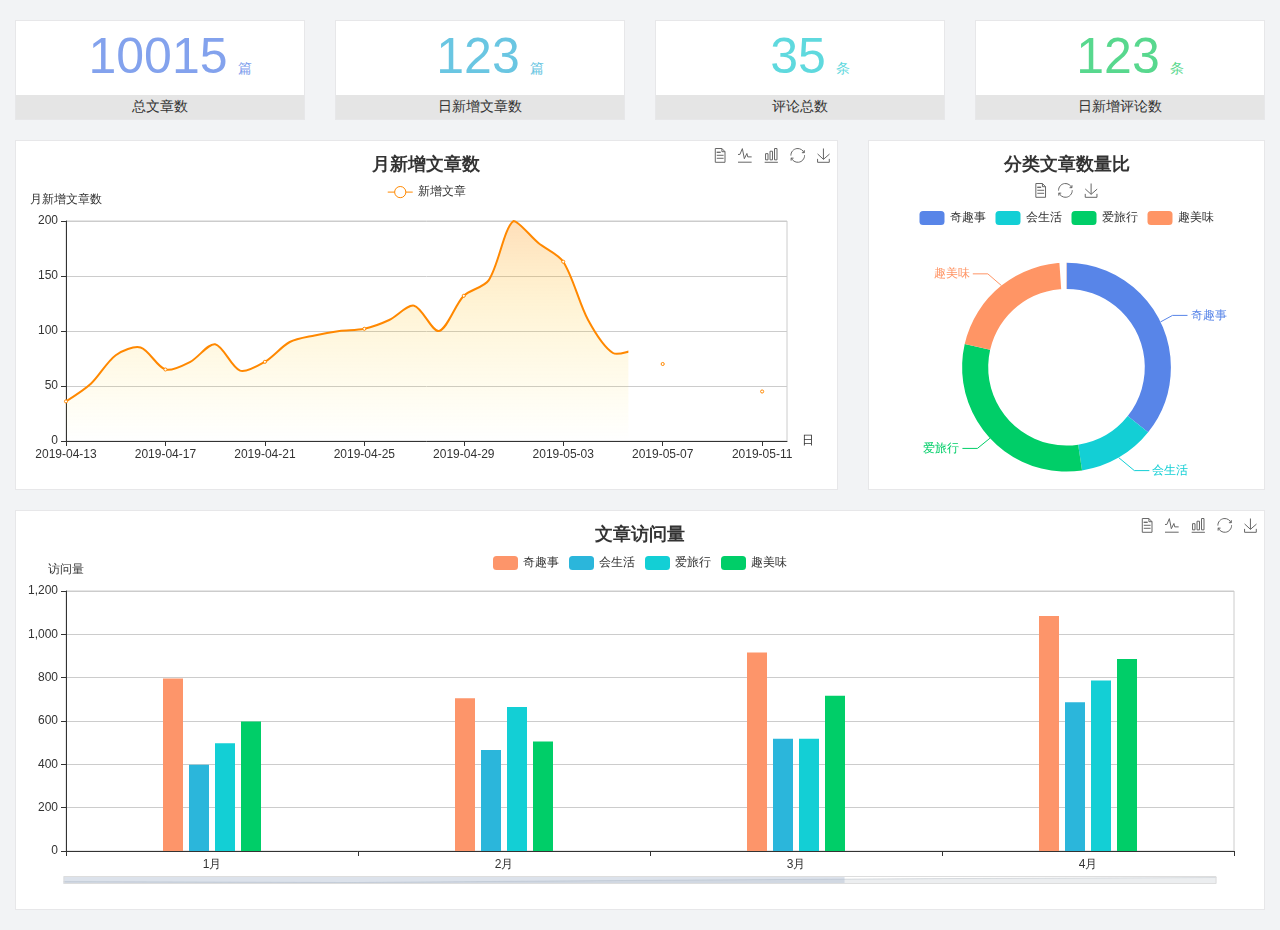
==== home/dashboard.html @ 3c5a7d2c "init project" ====
<!DOCTYPE html>
<html lang="en">

<head>
  <meta charset="UTF-8">
  <meta name="viewport" content="width=device-width, initial-scale=1.0">
  <meta http-equiv="X-UA-Compatible" content="ie=edge">
  <title>图表统计</title>
  <link rel="stylesheet" href="../../assets/lib/bootstrap.css" />
  <link rel="stylesheet" href="../../assets/lib/main.css" />
  <script src="../../assets/lib/jquery.js"></script>
  <script type="text/javascript" src="../../assets/lib/echarts.min.js"></script>
</head>

<body>
  <div class="container-fluid">
    <div class="row spannel_list">
      <div class="col-sm-3 col-xs-6">
        <div class="spannel">
          <em>10015</em><span>篇</span>
          <b>总文章数</b>
        </div>
      </div>
      <div class="col-sm-3 col-xs-6">
        <div class="spannel scolor01">
          <em>123</em><span>篇</span>
          <b>日新增文章数</b>
        </div>
      </div>
      <div class="col-sm-3 col-xs-6">
        <div class="spannel scolor02">
          <em>35</em><span>条</span>
          <b>评论总数</b>
        </div>
      </div>
      <div class="col-sm-3 col-xs-6">
        <div class="spannel scolor03">
          <em>123</em><span>条</span>
          <b>日新增评论数</b>
        </div>
      </div>
    </div>
  </div>

  <div class="container-fluid">
    <div class="row curve-pie">
      <div class="col-lg-8 col-md-8">
        <div class="gragh_pannel" id="curve_show"></div>
      </div>
      <div class="col-lg-4 col-md-4">
        <div class="gragh_pannel" id="pie_show"></div>
      </div>
    </div>
  </div>

  <div class="container-fluid">
    <div class="column_pannel" id="column_show"></div>
  </div>

  <script>
    var oChart = echarts.init(document.getElementById('curve_show'));
    var aList_all = [
      { 'count': 36, 'date': '2019-04-13' },
      { 'count': 52, 'date': '2019-04-14' },
      { 'count': 78, 'date': '2019-04-15' },
      { 'count': 85, 'date': '2019-04-16' },
      { 'count': 65, 'date': '2019-04-17' },
      { 'count': 72, 'date': '2019-04-18' },
      { 'count': 88, 'date': '2019-04-19' },
      { 'count': 64, 'date': '2019-04-20' },
      { 'count': 72, 'date': '2019-04-21' },
      { 'count': 90, 'date': '2019-04-22' },
      { 'count': 96, 'date': '2019-04-23' },
      { 'count': 100, 'date': '2019-04-24' },
      { 'count': 102, 'date': '2019-04-25' },
      { 'count': 110, 'date': '2019-04-26' },
      { 'count': 123, 'date': '2019-04-27' },
      { 'count': 100, 'date': '2019-04-28' },
      { 'count': 132, 'date': '2019-04-29' },
      { 'count': 146, 'date': '2019-04-30' },
      { 'count': 200, 'date': '2019-05-01' },
      { 'count': 180, 'date': '2019-05-02' },
      { 'count': 163, 'date': '2019-05-03' },
      { 'count': 110, 'date': '2019-05-04' },
      { 'count': 80, 'date': '2019-05-05' },
      { 'count': 82, 'date': '2019-05-06' },
      { 'count': 70, 'date': '2019-05-07' },
      { 'count': 65, 'date': '2019-05-08' },
      { 'count': 54, 'date': '2019-05-09' },
      { 'count': 40, 'date': '2019-05-10' },
      { 'count': 45, 'date': '2019-05-11' },
      { 'count': 38, 'date': '2019-05-12' },
    ];

    let aCount = [];
    let aDate = [];

    for (var i = 0; i < aList_all.length; i++) {
      aCount.push(aList_all[i].count);
      aDate.push(aList_all[i].date);
    }

    var chartopt = {
      title: {
        text: '月新增文章数',
        left: 'center',
        top: '10'
      },
      tooltip: {
        trigger: 'axis'
      },
      legend: {
        data: ['新增文章'],
        top: '40'
      },
      toolbox: {
        show: true,
        feature: {
          mark: { show: true },
          dataView: { show: true, readOnly: false },
          magicType: { show: true, type: ['line', 'bar'] },
          restore: { show: true },
          saveAsImage: { show: true }
        }
      },
      calculable: true,
      xAxis: [
        {
          name: '日',
          type: 'category',
          boundaryGap: false,
          data: aDate
        }
      ],
      yAxis: [
        {
          name: '月新增文章数',
          type: 'value'
        }
      ],
      series: [
        {
          name: '新增文章',
          type: 'line',
          smooth: true,
          itemStyle: { normal: { areaStyle: { type: 'default' }, color: '#f80' }, lineStyle: { color: '#f80' } },
          data: aCount
        }],
      areaStyle: {
        normal: {
          color: new echarts.graphic.LinearGradient(0, 0, 0, 1, [{
            offset: 0,
            color: 'rgba(255,136,0,0.39)'
          }, {
            offset: .34,
            color: 'rgba(255,180,0,0.25)'
          }, {
            offset: 1,
            color: 'rgba(255,222,0,0.00)'
          }])

        }
      },
      grid: {
        show: true,
        x: 50,
        x2: 50,
        y: 80,
        height: 220
      }
    };

    oChart.setOption(chartopt);


    var oPie = echarts.init(document.getElementById('pie_show'));
    var oPieopt =
    {
      title: {
        top: 10,
        text: '分类文章数量比',
        x: 'center'
      },
      tooltip: {
        trigger: 'item',
        formatter: "{a} <br/>{b} : {c} ({d}%)"
      },
      color: ['#5885e8', '#13cfd5', '#00ce68', '#ff9565'],
      legend: {
        x: 'center',
        top: 65,
        data: ['奇趣事', '会生活', '爱旅行', '趣美味']
      },
      toolbox: {
        show: true,
        x: 'center',
        top: 35,
        feature: {
          mark: { show: true },
          dataView: { show: true, readOnly: false },
          magicType: {
            show: true,
            type: ['pie', 'funnel'],
            option: {
              funnel: {
                x: '25%',
                width: '50%',
                funnelAlign: 'left',
                max: 1548
              }
            }
          },
          restore: { show: true },
          saveAsImage: { show: true }
        }
      },
      calculable: true,
      series: [
        {
          name: '访问来源',
          type: 'pie',
          radius: ['45%', '60%'],
          center: ['50%', '65%'],
          data: [
            { value: 300, name: '奇趣事' },
            { value: 100, name: '会生活' },
            { value: 260, name: '爱旅行' },
            { value: 180, name: '趣美味' }
          ]
        }
      ]
    };
    oPie.setOption(oPieopt);



    var oColumn = this.echarts.init(document.getElementById('column_show'));
    var oColumnopt =
    {
      title: {
        text: '文章访问量',
        left: 'center',
        top: '10'
      },
      tooltip: {
        trigger: 'axis'
      },
      legend: {
        data: ['奇趣事', '会生活', '爱旅行', '趣美味'],
        top: '40'
      },
      toolbox: {
        show: true,
        feature: {
          mark: { show: true },
          dataView: { show: true, readOnly: false },
          magicType: { show: true, type: ['line', 'bar'] },
          restore: { show: true },
          saveAsImage: { show: true }
        }
      },
      calculable: true,
      xAxis: [
        {
          type: 'category',
          data: ['1月', '2月', '3月', '4月', '5月']
        }
      ],
      yAxis: [
        {
          name: '访问量',
          type: 'value'
        }
      ],
      series: [
        {
          name: '奇趣事',
          type: 'bar',
          barWidth: 20,
          itemStyle: {
            normal: { areaStyle: { type: 'default' }, color: '#fd956a' }
          },
          data: [800, 708, 920, 1090, 1200]
        },
        {
          name: '会生活',
          type: 'bar',
          barWidth: 20,
          itemStyle: {
            normal: { areaStyle: { type: 'default' }, color: '#2bb6db' }
          },
          data: [400, 468, 520, 690, 800]
        },
        {
          name: '爱旅行',
          type: 'bar',
          barWidth: 20,
          itemStyle: {
            normal: { areaStyle: { type: 'default' }, color: '#13cfd5' }
          },
          data: [500, 668, 520, 790, 900]
        },
        {
          name: '趣美味',
          type: 'bar',
          barWidth: 20,
          itemStyle: {
            normal: { areaStyle: { type: 'default' }, color: '#00ce68' }
          },
          data: [600, 508, 720, 890, 1000]
        }
      ],
      grid: {
        show: true,
        x: 50,
        x2: 30,
        y: 80,
        height: 260
      },
      dataZoom: [//给x轴设置滚动条
        {
          start: 0,//默认为0
          end: 100 - 1000 / 31,//默认为100
          type: 'slider',
          show: true,
          xAxisIndex: [0],
          handleSize: 0,//滑动条的 左右2个滑动条的大小
          height: 8,//组件高度
          left: 45, //左边的距离
          right: 50,//右边的距离
          bottom: 26,//右边的距离
          handleColor: '#ddd',//h滑动图标的颜色
          handleStyle: {
            borderColor: "#cacaca",
            borderWidth: "1",
            shadowBlur: 2,
            background: "#ddd",
            shadowColor: "#ddd",
          }
        }]
    };
    oColumn.setOption(oColumnopt);
  </script>
</body>

</html>
---- assets/lib/main.css ----
body{
    font-family:'MicroSoft YaHei';
    background-color: #f2f3f5;
}
.main_wrap{
    position:fixed;
    width:100%;
    height:100%;
    left:0px;
    top:0px;
    background:url('../images/login_bg.jpg'); 
    background-size:100% 100%; 
  }
.header{
    width:1200px;
    overflow: hidden;
    margin:20px auto 0;
}
.heade .logo{
    float: left;
}
.header .copyright{
    float:right;
    font-size:12px;
    color:#fff;
    text-align:right;
    line-height:20px;
    margin-top:10px;
}
.login_form_con{
    position:absolute;
    left:50%;
    top:50%;
    margin-left:-200px;
    margin-top:-155px;
    width:400px;
    height:310px;
    background-color: #edeff0;
}

.login_form{
    position: relative;
}

.login_form .icon-user{
    position:absolute;
    font-size:16px;
    color:#999;
    left:46px;
    top:12px;
}
.login_form .icon-key{
    position:absolute;
    font-size:18px;
    color:#999;
    left:46px;
    top:78px;
}
.login_title{
    height:60px;
    background:url('../images/login_title.png') center center no-repeat #fff;
}
.input_txt,.input_pass,.input_sub{
    display:block;
    width:334px;
    height:37px;
    padding:0px;
    text-indent:40px;
    border:1px solid #ddd;
    margin:27px auto 0;
    outline:none;
}
.input_sub{
    margin-top:40px;
    height:42px;
    background-color: #19b9e7;
    text-indent:0px;
    font-size:18px;
    color:#fff;
    cursor: pointer;
}
.input_sub:hover{
    background-color: #08a0cc;
}

.sider{
    position:fixed;
    left:0;
    top:0;
    bottom:0;
    width:210px;
    background-color: #323745;
}
.sider .logo{
    display:block;
    height:56px;
    background-color: #242732;
    overflow: hidden;
}
.sider .logo img{
    display:block;
    margin:6px auto 0;
}
.user_info{
    height:79px;
    border-bottom:1px solid #5a5e6b;
}

.user_info img{
    float: left;
    width:40px;
    height:40px;
    border-radius:20px;
    margin:19px 0 0 30px;
}
.user_info span{
    float: left;
    width:120px;
    font-size:12px;
    color:#fff;
    margin:23px 0 0 20px;
}
.user_info b{
    float: left;
    width: 120px;
    font-weight:normal;
    font-size:12px;
    color:#adafb5;
    margin:2px 0 0 20px;
}

.menu .level01{
    height:50px;
    line-height:50px;
}
.menu .level01 a{
    display:block;
    height:50px;
    font-size:12px;
    color:#adafb5;
    overflow: hidden;
}
.menu .level01.active a{
    background-color: #1378f0;
    color:#fff;
}
.menu .level01.active i{
    color:#fff;
}

.menu .level01 a:hover{
    background-color: #1378f0;
    color:#fff;
}
.menu .level01 a:hover i{
    color:#fff;
}
.menu .level01 i{
    color:#61646f;
    font-size:22px;
    float: left;
    margin-left:26px;
}
.menu .level01 span{
    float: left;
    margin-left:10px;
}
.menu .level01 b{
    float: right;
    margin-right:20px;
    font-weight:normal;
    transform:rotate(90deg);
    transition:all 500ms ease;
}

.menu .level01 .rotate0{
    transform:rotate(0deg);
}

.menu .level02{
    background: #242732;
    display:none;
}


.menu .level02 li{
    height:40px;
    line-height:40px;
}
.menu .level02 li a{
    display:block;
    height:40px;
    font-size:12px;
    color:#adafb5;
    overflow: hidden;
}

.menu .level02 li a:hover{
    background-color: #1378f0;
    color:#fff;
}

.menu .level02 li i{
    font-size:12px;
    float: left;
    margin-left:60px;
}
.menu .level02 li span{
    font-size:12px;
    float: left;
    margin-left:5px;
}

.menu .level02 .active a{
    color:#ffae00;
}

.header_bar{
    position:fixed;
    left:210px;
    right:0;
    top:0;
    height:56px;
    background-color: #fff;
}

.main{
    position:fixed;
    left:210px;
    top:56px;
    right:0;
    bottom:0;
    background-color: #f2f3f5;
}

.search_form{
    width:218px;
    height:33px;
    border:1px solid #ddd;
    background-color: #f2f3f5;
    border-radius:16px;
    float: left;
    margin:12px 0 0 27px;
}

.search_form input{
    padding:0px;
    margin:0px;
    border:0px;
    float: left;
    background-color: #f2f3f5;
    font-size:12px;
    width:175px;
    height:31px;
    margin-left:12px;
    outline:none;
   
}

.search_form .icon-search{
    line-height:33px;
    cursor: pointer;
    font-size:18px;
    color:#abaebb;
}
.user_center_link{
    float:right;

}
.user_center_link a{
    line-height:56px;
    font-size:12px;
    color:#999;
    margin-right:15px;
}
.user_center_link a:hover{
    color:#ffae00
}

.user_center_link img{
    width:42px;
    height:42px;
    border-radius:32px;
    margin-right:10px;
}

.spannel_list{
    margin-top:20px;
}

.spannel{
	height:100px;
	overflow:hidden;
	text-align:center;
    position:relative;
    background-color: #fff;
    border:1px solid #e7e7e9;
    margin-bottom:20px;
}

.spannel em{
    font-style:normal;
	font-size:50px;
	line-height:50px;
	display:inline-block;
	margin:10px 0 0 20px;
	font-family:'Arial';
	color:#83a2ed;
}

.spannel span{
	font-size:14px;
	display:inline-block;
	color:#83a2ed;
	margin-left:10px;
}

.spannel b{
	position:absolute;
	left:0;
	bottom:0;
	width:100%;
	line-height:24px;
	background:#e5e5e5;
	color:#333;
	font-size:14px;
	font-weight:normal;
}

.scolor01 em,.scolor01 span{
	color:#6ac6e2;
}

.scolor02 em,.scolor02 span{
	color:#5fd9de;
}

.scolor03 em,.scolor03 span{
	color:#58d88e;
}


.gragh_pannel{
    height:350px;
    border:1px solid #e7e7e9;
    background-color: #fff!important; 
    margin-bottom:20px;  
}

.column_pannel{
    margin-bottom:20px;
    height:400px;
    border:1px solid #e7e7e9;
    background-color: #fff!important;   
}

.common_title{
    line-height:42px;
    background-color: #fbfbfb;
    border:1px solid #e7e7e9;
    margin-top:20px;
    text-indent: 15px;
    font-size:14px;
    color:#333;
}

.common_con{
    border:1px solid #e7e7e9;
    border-top:0px;
    background-color: #fff;
    padding-bottom:20px;
    margin-bottom:20px;
}
.opt_btns{
    margin-top:20px;
}

.mp20{
    margin-top:20px;
}

.pagination{   
   margin:0;
}

.article_form{
    margin-top:20px;
}

.form-group{
    margin-bottom:25px;
}

.form-group label{
    font-weight:normal;
    color:#666;
}

.icon-icondate{
    line-height:16px;
}

.user_pic{
    width:100px;
    height:100px;
    margin-bottom:10px;
}

.article_cover{
    width:200px;
    height:200px;
    margin-bottom:10px;
}
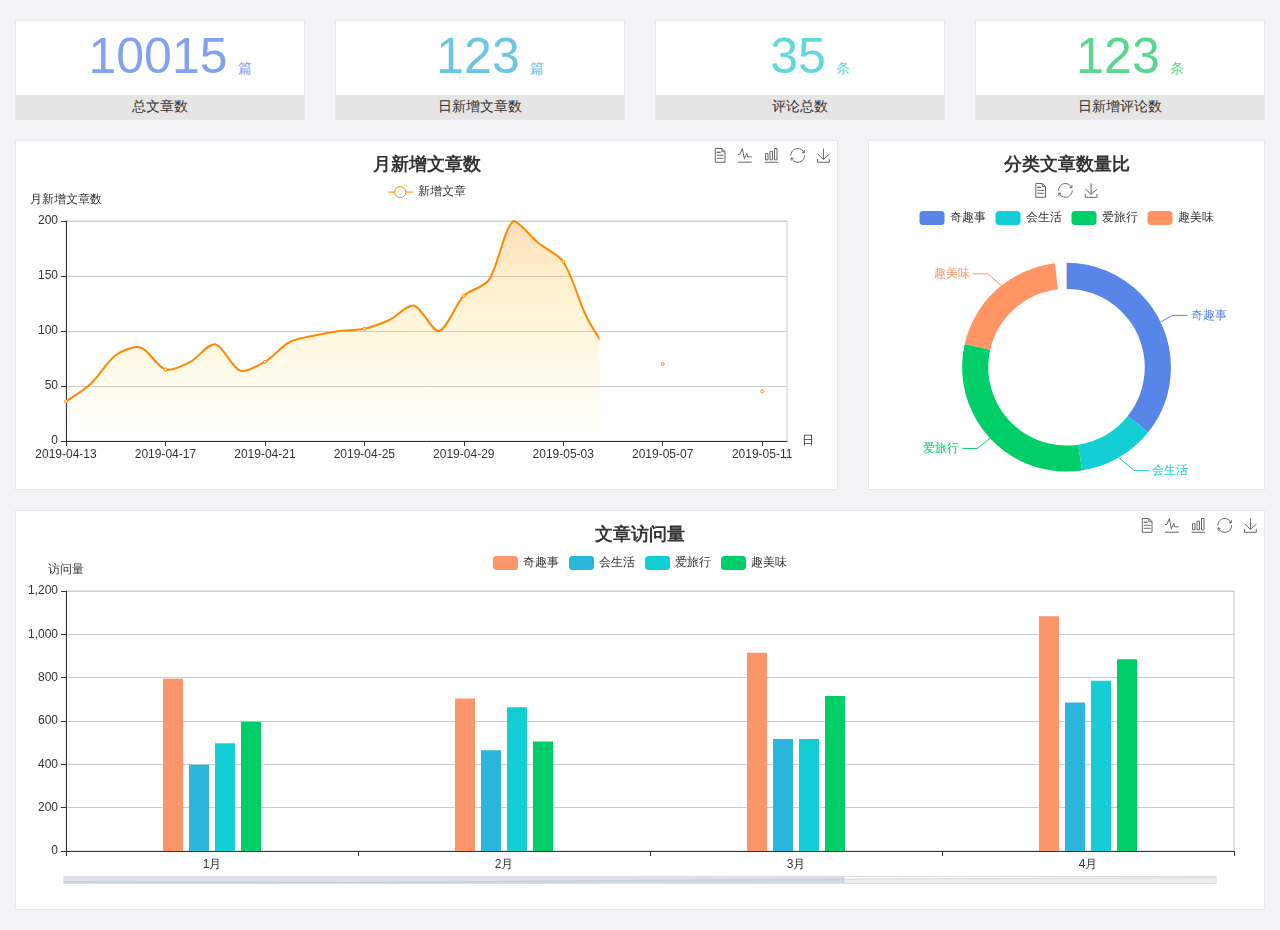
==== commit b50d7108: "完成了主页功能的开发" ====
--- a/home/dashboard.html
+++ b/home/dashboard.html
@@ -6,10 +6,10 @@
   <meta name="viewport" content="width=device-width, initial-scale=1.0">
   <meta http-equiv="X-UA-Compatible" content="ie=edge">
   <title>图表统计</title>
-  <link rel="stylesheet" href="../../assets/lib/bootstrap.css" />
-  <link rel="stylesheet" href="../../assets/lib/main.css" />
-  <script src="../../assets/lib/jquery.js"></script>
-  <script type="text/javascript" src="../../assets/lib/echarts.min.js"></script>
+  <link rel="stylesheet" href="../assets/lib/bootstrap.css" />
+  <link rel="stylesheet" href="../assets/lib/main.css" />
+  <script src="../assets/lib/jquery.js"></script>
+  <script type="text/javascript" src="../assets/lib/echarts.min.js"></script>
 </head>
 
 <body>
